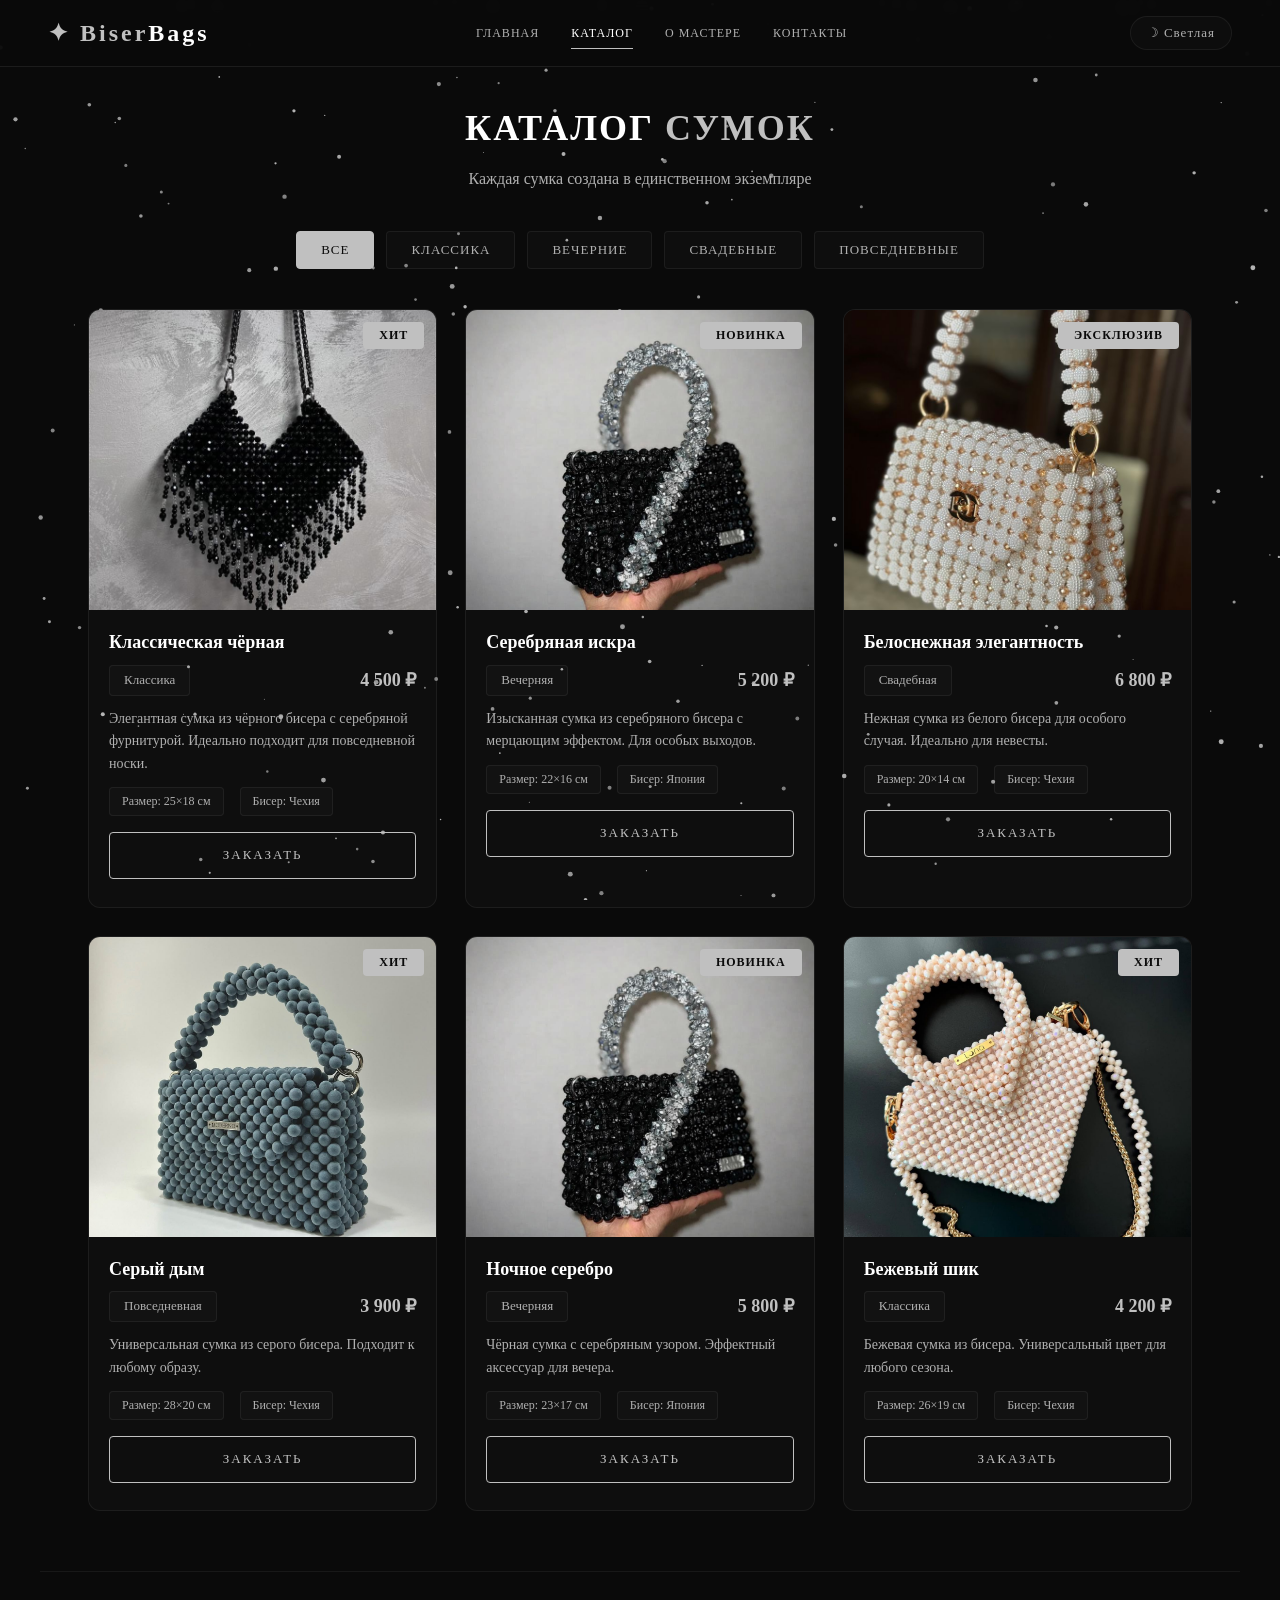
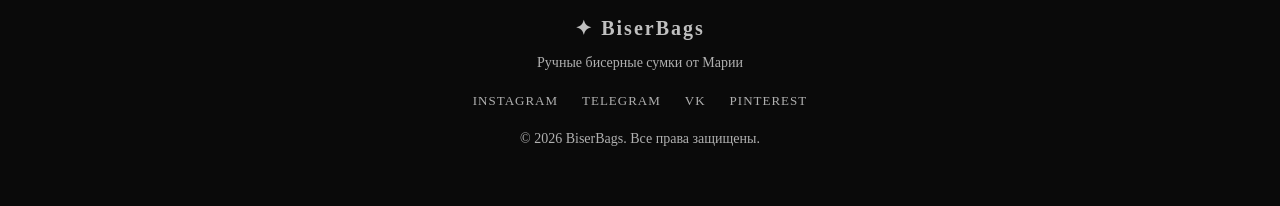
==== catalog.html @ 58d73f3f "Add files via upload" ====
<!DOCTYPE html>
<html lang="ru">
<head>
  <meta charset="UTF-8">
  <meta name="viewport" content="width=device-width, initial-scale=1.0">

  <title>BiserBags — Каталог бисерных сумок</title>

  <meta name="description" content="Каталог бисерных сумок ручной работы. Различные модели, цвета и размеры. Сделано с любовью.">
  <meta name="keywords" content="каталог сумок, бисерные сумки, ручная работа, сумки из бисера">
  <meta name="author" content="Мария">
  <meta name="theme-color" content="#0a0a0a">

  <meta property="og:title" content="BiserBags — Каталог бисерных сумок">
  <meta property="og:description" content="Сумки из бисера ручной работы. Уникальные модели.">
  <meta property="og:type" content="website">
  <meta property="og:image" content="assets/images/icon-512.png">

  <link rel="manifest" href="manifest.json">
  <link rel="icon" href="assets/images/favicon.png">

  <link rel="stylesheet" href="style.css">
  <link rel="stylesheet" href="catalog.css">
</head>
<body>
  <!-- Звёздный фон -->
  <canvas id="starfield"></canvas>
  <div id="particles"></div>

  <!-- ХЕДЕР -->
  <header class="header">
    <a href="index.html" class="logo">✦ Biser<span>Bags</span></a>
    <nav class="nav">
      <a href="index.html">Главная</a>
      <a href="catalog.html" class="active">Каталог</a>
      <a href="about.html">О мастере</a>
      <a href="contacts.html">Контакты</a>
    </nav>
  </header>

  <!-- КАТАЛОГ -->
  <main class="catalog-page">
    <div class="catalog-header">
      <h1>Каталог <span>сумок</span></h1>
      <p>Каждая сумка создана в единственном экземпляре</p>
    </div>

    <!-- Фильтры -->
    <div class="filters">
      <button class="filter-btn active" data-filter="all">Все</button>
      <button class="filter-btn" data-filter="classic">Классика</button>
      <button class="filter-btn" data-filter="evening">Вечерние</button>
      <button class="filter-btn" data-filter="wedding">Свадебные</button>
      <button class="filter-btn" data-filter="everyday">Повседневные</button>
    </div>

    <!-- Сетка товаров -->
    <div class="catalog-grid">
      <div class="product-card" data-category="classic">
        <div class="product-image">
          <img src="черная.jpg" alt="Классическая чёрная сумка" onerror="this.src='https://via.placeholder.com/400x500/1a1a1a/c0c0c0?text=BiserBags'">
          <span class="product-badge">Хит</span>
        </div>
        <div class="product-info">
          <h3>Классическая чёрная</h3>
          <div class="product-details">
            <span class="product-category">Классика</span>
            <span class="product-price">4 500 ₽</span>
          </div>
          <p class="product-description">Элегантная сумка из чёрного бисера с серебряной фурнитурой. Идеально подходит для повседневной носки.</p>
          <div class="product-specs">
            <span>Размер: 25×18 см</span>
            <span>Бисер: Чехия</span>
          </div>
          <a href="#" class="btn-neon">Заказать</a>
        </div>
      </div>

      <div class="product-card" data-category="evening">
        <div class="product-image">
          <img src="вечерняя.jpg" alt="Серебряная сумка" onerror="this.src='https://via.placeholder.com/400x500/1a1a1a/c0c0c0?text=BiserBags'">
          <span class="product-badge">Новинка</span>
        </div>
        <div class="product-info">
          <h3>Серебряная искра</h3>
          <div class="product-details">
            <span class="product-category">Вечерняя</span>
            <span class="product-price">5 200 ₽</span>
          </div>
          <p class="product-description">Изысканная сумка из серебряного бисера с мерцающим эффектом. Для особых выходов.</p>
          <div class="product-specs">
            <span>Размер: 22×16 см</span>
            <span>Бисер: Япония</span>
          </div>
          <a href="#" class="btn-neon">Заказать</a>
        </div>
      </div>

      <div class="product-card" data-category="wedding">
        <div class="product-image">
          <img src="свадебная.jpg" alt="Белая свадебная сумка" onerror="this.src='https://via.placeholder.com/400x500/1a1a1a/c0c0c0?text=BiserBags'">
          <span class="product-badge">Эксклюзив</span>
        </div>
        <div class="product-info">
          <h3>Белоснежная элегантность</h3>
          <div class="product-details">
            <span class="product-category">Свадебная</span>
            <span class="product-price">6 800 ₽</span>
          </div>
          <p class="product-description">Нежная сумка из белого бисера для особого случая. Идеально для невесты.</p>
          <div class="product-specs">
            <span>Размер: 20×14 см</span>
            <span>Бисер: Чехия</span>
          </div>
          <a href="#" class="btn-neon">Заказать</a>
        </div>
      </div>

      <div class="product-card" data-category="everyday">
        <div class="product-image">
          <img src="повседневное.jpg" alt="Серая повседневная сумка" onerror="this.src='https://via.placeholder.com/400x500/1a1a1a/c0c0c0?text=BiserBags'">
          <span class="product-badge">Хит</span>
        </div>
        <div class="product-info">
          <h3>Серый дым</h3>
          <div class="product-details">
            <span class="product-category">Повседневная</span>
            <span class="product-price">3 900 ₽</span>
          </div>
          <p class="product-description">Универсальная сумка из серого бисера. Подходит к любому образу.</p>
          <div class="product-specs">
            <span>Размер: 28×20 см</span>
            <span>Бисер: Чехия</span>
          </div>
          <a href="#" class="btn-neon">Заказать</a>
        </div>
      </div>

      <div class="product-card" data-category="evening">
        <div class="product-image">
          <img src="вечерняя.jpg" alt="Чёрная вечерняя сумка с серебром" onerror="this.src='https://via.placeholder.com/400x500/1a1a1a/c0c0c0?text=BiserBags'">
          <span class="product-badge">Новинка</span>
        </div>
        <div class="product-info">
          <h3>Ночное серебро</h3>
          <div class="product-details">
            <span class="product-category">Вечерняя</span>
            <span class="product-price">5 800 ₽</span>
          </div>
          <p class="product-description">Чёрная сумка с серебряным узором. Эффектный аксессуар для вечера.</p>
          <div class="product-specs">
            <span>Размер: 23×17 см</span>
            <span>Бисер: Япония</span>
          </div>
          <a href="#" class="btn-neon">Заказать</a>
        </div>
      </div>

      <div class="product-card" data-category="classic">
        <div class="product-image">
          <img src="беж.jpg" alt="Бежевая классическая сумка" onerror="this.src='https://via.placeholder.com/400x500/1a1a1a/c0c0c0?text=BiserBags'">
          <span class="product-badge">Хит</span>
        </div>
        <div class="product-info">
          <h3>Бежевый шик</h3>
          <div class="product-details">
            <span class="product-category">Классика</span>
            <span class="product-price">4 200 ₽</span>
          </div>
          <p class="product-description">Бежевая сумка из бисера. Универсальный цвет для любого сезона.</p>
          <div class="product-specs">
            <span>Размер: 26×19 см</span>
            <span>Бисер: Чехия</span>
          </div>
          <a href="#" class="btn-neon">Заказать</a>
        </div>
      </div>
    </div>
  </main>

  <!-- ПОДВАЛ -->
  <footer class="footer">
    <div class="footer-content">
      <div class="footer-logo">✦ BiserBags</div>
      <p>Ручные бисерные сумки от Марии</p>
      <div class="social-links">
        <a href="#" class="social-link">Instagram</a>
        <a href="#" class="social-link">Telegram</a>
        <a href="#" class="social-link">VK</a>
        <a href="#" class="social-link">Pinterest</a>
      </div>
      <p class="copyright">© 2026 BiserBags. Все права защищены.</p>
    </div>
  </footer>

  <!-- ПОДКЛЮЧЕНИЕ СКРИПТОВ -->
  <script src="script.js"></script>
</body>
</html>
---- style.css ----
/* ===== ГЛОБАЛЬНЫЕ СТИЛИ ===== */
* {
  margin: 0;
  padding: 0;
  box-sizing: border-box;
}

:root {
  --black: #0a0a0a;
  --dark-gray: #1a1a1a;
  --gray: #2a2a2a;
  --light-gray: #3a3a3a;
  --silver: #c0c0c0;
  --light-silver: #e0e0e0;
  --white: #ffffff;
  --shadow-silver: 0 0 30px rgba(192, 192, 192, 0.2);
  --transition: all 0.3s cubic-bezier(0.175, 0.885, 0.32, 1.275);
  --border-radius: 12px;
  --font-main: 'Georgia', 'Times New Roman', serif;

  /* ТЕМНЫЕ ЗНАЧЕНИЯ ПО УМОЛЧАНИЮ */
  --bg-primary: #0a0a0a;
  --bg-card: rgba(255, 255, 255, 0.02);
  --text-primary: #ffffff;
  --text-secondary: #b0b0b0;
  --border-color: rgba(192, 192, 192, 0.08);
  --silver-color: #c0c0c0;
  --light-gray-color: #3a3a3a;
  --dark-gray-color: #1a1a1a;
}

html {
  scroll-behavior: smooth;
}

body {
  font-family: var(--font-main);
  background-color: var(--bg-primary);
  color: var(--text-primary);
  min-height: 100vh;
  overflow-x: hidden;
  line-height: 1.6;
  transition: background-color 0.3s ease, color 0.3s ease;
}

/* ===== СКРОЛЛБАР ===== */
::-webkit-scrollbar {
  width: 10px;
  height: 10px;
}

::-webkit-scrollbar-track {
  background: var(--black);
}

::-webkit-scrollbar-thumb {
  background: var(--silver);
  border-radius: 10px;
  border: 2px solid var(--black);
}

::-webkit-scrollbar-thumb:hover {
  background: var(--light-silver);
}

/* ===== ЗВЁЗДНЫЙ ФОН ===== */
#starfield {
  position: fixed;
  top: 0;
  left: 0;
  width: 100%;
  height: 100%;
  z-index: 0;
  pointer-events: none;
}

#particles {
  position: fixed;
  top: 0;
  left: 0;
  width: 100%;
  height: 100%;
  z-index: 1;
  pointer-events: none;
  overflow: hidden;
}

.floating-particle {
  position: absolute;
  border-radius: 50%;
  pointer-events: none;
  animation: floatAround linear infinite;
  opacity: 0.3;
}

@keyframes floatAround {
  0% {
    transform: translateY(100vh) rotate(0deg) scale(0);
    opacity: 0;
  }
  10% {
    opacity: 0.5;
    transform: translateY(90vh) rotate(30deg) scale(1);
  }
  90% {
    opacity: 0.5;
  }
  100% {
    transform: translateY(-10vh) rotate(720deg) scale(0.5);
    opacity: 0;
  }
}

/* ===== ХЕДЕР ===== */
.header {
  position: fixed;
  top: 0;
  left: 0;
  right: 0;
  z-index: 1000;
  background: rgba(10, 10, 10, 0.92);
  backdrop-filter: blur(16px);
  -webkit-backdrop-filter: blur(16px);
  border-bottom: 1px solid rgba(192, 192, 192, 0.1);
  padding: 14px 48px;
  display: flex;
  justify-content: space-between;
  align-items: center;
  transition: var(--transition);
}

.header.scrolled {
  background: rgba(10, 10, 10, 0.98);
  box-shadow: 0 4px 30px rgba(0, 0, 0, 0.5);
}

.logo {
  font-size: 24px;
  font-weight: 700;
  color: var(--silver-color);
  text-decoration: none;
  letter-spacing: 3px;
  transition: var(--transition);
  font-family: 'Georgia', serif;
}

.logo:hover {
  color: var(--white);
  transform: scale(1.05);
}

.logo span {
  color: var(--text-primary);
}

.nav {
  display: flex;
  gap: 32px;
  align-items: center;
}

.nav a {
  color: var(--text-secondary);
  text-decoration: none;
  font-size: 12px;
  font-weight: 400;
  transition: var(--transition);
  letter-spacing: 1px;
  position: relative;
  padding: 4px 0;
  text-transform: uppercase;
}

.nav a::after {
  content: '';
  position: absolute;
  bottom: -2px;
  left: 0;
  width: 0;
  height: 1px;
  background: var(--silver-color);
  transition: var(--transition);
}

.nav a:hover,
.nav a.active {
  color: var(--silver-color);
}

.nav a:hover::after,
.nav a.active::after {
  width: 100%;
}

.nav a.active {
  color: var(--text-primary);
}

/* ===== ПЕРЕКЛЮЧАТЕЛЬ ТЕМ ===== */
.theme-toggle-wrapper {
  display: flex;
  align-items: center;
  margin-left: 16px;
}

.theme-toggle {
  background: none;
  border: 1px solid var(--border-color);
  color: var(--text-secondary);
  padding: 8px 16px;
  border-radius: 20px;
  cursor: pointer;
  font-size: 13px;
  font-family: var(--font-main);
  transition: var(--transition);
  letter-spacing: 1px;
  background: var(--bg-card);
}

.theme-toggle:hover {
  border-color: var(--silver-color);
  color: var(--text-primary);
  transform: scale(1.05);
}

.theme-toggle:active {
  transform: scale(0.95);
}

/* ===== ГЕРОЙ ===== */
.hero {
  position: relative;
  z-index: 2;
  text-align: center;
  padding: 180px 48px 100px;
  max-width: 900px;
  margin: 0 auto;
  min-height: 100vh;
  display: flex;
  align-items: center;
  justify-content: center;
}

.hero-content {
  width: 100%;
}

.hero-tag {
  display: inline-block;
  background: rgba(192, 192, 192, 0.1);
  border: 1px solid rgba(192, 192, 192, 0.2);
  padding: 6px 20px;
  border-radius: 20px;
  font-size: 13px;
  color: var(--silver-color);
  letter-spacing: 2px;
  margin-bottom: 24px;
  text-transform: uppercase;
}

.hero h1 {
  font-size: 52px;
  font-weight: 700;
  color: var(--text-primary);
  margin-bottom: 20px;
  letter-spacing: 2px;
  line-height: 1.2;
}

.hero h1 span {
  color: var(--silver-color);
}

.hero p {
  font-size: 18px;
  color: var(--text-secondary);
  max-width: 600px;
  margin: 0 auto 32px;
  line-height: 1.8;
  font-weight: 300;
}

.hero-buttons {
  display: flex;
  gap: 16px;
  justify-content: center;
  flex-wrap: wrap;
}

/* ===== КНОПКИ ===== */
.btn-neon {
  display: inline-block;
  padding: 14px 40px;
  font-size: 14px;
  font-weight: 400;
  border: 1px solid var(--silver-color);
  background: transparent;
  color: var(--silver-color);
  border-radius: 4px;
  cursor: pointer;
  transition: var(--transition);
  text-transform: uppercase;
  text-decoration: none;
  letter-spacing: 2px;
  position: relative;
  overflow: hidden;
}

.btn-neon:hover {
  background: var(--silver-color);
  color: var(--bg-primary);
  box-shadow: var(--shadow-silver);
  transform: translateY(-2px);
}

.btn-neon.btn-outline {
  border-color: var(--border-color);
  color: var(--text-secondary);
}

.btn-neon.btn-outline:hover {
  background: var(--border-color);
  color: var(--text-primary);
}

.btn-neon.btn-small {
  padding: 10px 24px;
  font-size: 12px;
}

/* ===== РАЗДЕЛИТЕЛЬ ===== */
.divider {
  position: relative;
  z-index: 2;
  height: 1px;
  margin: 0 48px 60px;
  background: linear-gradient(90deg, transparent, var(--silver-color), transparent);
  opacity: 0.3;
}

/* ===== СЕКЦИИ ===== */
.section {
  position: relative;
  z-index: 2;
  padding: 0 48px 60px;
  max-width: 1200px;
  margin: 0 auto;
}

.section-title {
  font-size: 28px;
  font-weight: 700;
  margin-bottom: 32px;
  color: var(--text-primary);
  letter-spacing: 2px;
  text-transform: uppercase;
}

.section-title span {
  color: var(--silver-color);
}

/* ===== СЕТКА ===== */
.grid {
  display: grid;
  grid-template-columns: repeat(auto-fill, minmax(280px, 1fr));
  gap: 28px;
}

/* ===== КАРТОЧКИ ===== */
.card {
  background: var(--bg-card);
  border-radius: var(--border-radius);
  overflow: hidden;
  transition: var(--transition);
  border: 1px solid var(--border-color);
  position: relative;
  animation: slideUp 0.6s ease;
}

.card:hover {
  transform: translateY(-8px);
  border-color: var(--silver-color);
  box-shadow: var(--shadow-silver);
}

.card-image {
  width: 100%;
  height: 320px;
  object-fit: cover;
  display: block;
  transition: transform 0.5s;
  background: var(--dark-gray);
}

.card:hover .card-image {
  transform: scale(1.03);
}

.card-body {
  padding: 18px 20px 20px;
}

.card-title {
  font-size: 18px;
  font-weight: 700;
  color: var(--text-primary);
  margin-bottom: 8px;
}

.card-meta {
  display: flex;
  justify-content: space-between;
  align-items: center;
  margin-bottom: 12px;
  flex-wrap: wrap;
  gap: 8px;
}

.card-category {
  font-size: 13px;
  color: var(--text-secondary);
  background: var(--bg-card);
  padding: 4px 14px;
  border-radius: 4px;
  border: 1px solid var(--border-color);
}

.card-price {
  font-size: 16px;
  font-weight: 700;
  color: var(--silver-color);
}

.card-description {
  font-size: 14px;
  color: var(--text-secondary);
  line-height: 1.6;
  margin-bottom: 14px;
}

.card .btn-neon {
  width: 100%;
  text-align: center;
  padding: 12px 20px;
  font-size: 13px;
}

/* ===== КНОПКА "ПОКАЗАТЬ ЕЩЕ" ===== */
.load-more-wrapper {
  text-align: center;
  margin: 40px 0 20px;
  position: relative;
  z-index: 2;
}

#loadMore {
  padding: 16px 48px;
  font-size: 15px;
  min-width: 280px;
  transition: var(--transition);
}

#loadMore:not(:disabled):hover {
  transform: translateY(-2px);
  box-shadow: var(--shadow-silver);
}

#loadMore:disabled {
  opacity: 0.5;
  cursor: not-allowed;
}

/* ===== ПРЕИМУЩЕСТВА ===== */
.features-grid {
  display: grid;
  grid-template-columns: repeat(auto-fit, minmax(200px, 1fr));
  gap: 30px;
  margin-top: 20px;
}

.feature-item {
  text-align: center;
  padding: 30px 20px;
  background: var(--bg-card);
  border-radius: var(--border-radius);
  border: 1px solid var(--border-color);
  transition: var(--transition);
}

.feature-item:hover {
  border-color: var(--silver-color);
  transform: translateY(-4px);
}

.feature-icon {
  font-size: 32px;
  color: var(--silver-color);
  margin-bottom: 12px;
}

.feature-item h3 {
  font-size: 18px;
  margin-bottom: 8px;
  color: var(--text-primary);
}

.feature-item p {
  font-size: 14px;
  color: var(--text-secondary);
  line-height: 1.6;
}

/* ===== ФОРМА ОБРАТНОЙ СВЯЗИ ===== */
.contact-form {
  max-width: 600px;
  margin: 0 auto;
}

.form-group {
  margin-bottom: 20px;
}

.form-group label {
  display: block;
  margin-bottom: 6px;
  color: var(--text-secondary);
  font-size: 14px;
  letter-spacing: 1px;
  text-transform: uppercase;
  font-weight: 300;
}

.form-group input,
.form-group textarea {
  width: 100%;
  padding: 12px 16px;
  background: var(--bg-card);
  border: 1px solid var(--border-color);
  border-radius: 4px;
  color: var(--text-primary);
  font-size: 15px;
  font-family: var(--font-main);
  transition: var(--transition);
  outline: none;
}

.form-group input:focus,
.form-group textarea:focus {
  border-color: var(--silver-color);
  box-shadow: 0 0 20px rgba(192, 192, 192, 0.05);
}

.form-group input::placeholder,
.form-group textarea::placeholder {
  color: var(--text-secondary);
  opacity: 0.5;
}

.form-group textarea {
  resize: vertical;
  min-height: 120px;
}

.form-group .error-message {
  display: block;
  margin-top: 4px;
  font-size: 12px;
  color: #ff4444;
}

.form-group input.error,
.form-group textarea.error {
  border-color: #ff4444;
}

.success-message {
  background: rgba(192, 192, 192, 0.1);
  border: 1px solid var(--silver-color);
  color: var(--text-primary);
  padding: 16px 24px;
  border-radius: 8px;
  margin-top: 20px;
  text-align: center;
  animation: fadeIn 0.5s ease;
}

/* ===== ФУТЕР ===== */
.footer {
  position: relative;
  z-index: 2;
  border-top: 1px solid var(--border-color);
  padding: 40px 48px;
  text-align: center;
  max-width: 1200px;
  margin: 0 auto;
}

.footer-content {
  max-width: 600px;
  margin: 0 auto;
}

.footer-logo {
  font-size: 20px;
  font-weight: 700;
  color: var(--silver-color);
  letter-spacing: 2px;
  margin-bottom: 8px;
}

.footer p {
  color: var(--text-secondary);
  font-size: 14px;
  margin-bottom: 16px;
}

.social-links {
  display: flex;
  justify-content: center;
  gap: 24px;
  flex-wrap: wrap;
  margin-bottom: 16px;
}

.social-link {
  color: var(--text-secondary);
  text-decoration: none;
  font-size: 13px;
  transition: var(--transition);
  letter-spacing: 1px;
  text-transform: uppercase;
}

.social-link:hover {
  color: var(--silver-color);
}

.copyright {
  font-size: 12px;
  color: var(--text-secondary);
  margin-top: 8px;
}

/* ===== АНИМАЦИИ ===== */
@keyframes fadeIn {
  from {
    opacity: 0;
    transform: translateY(20px);
  }
  to {
    opacity: 1;
    transform: translateY(0);
  }
}

@keyframes slideUp {
  from {
    opacity: 0;
    transform: translateY(40px);
  }
  to {
    opacity: 1;
    transform: translateY(0);
  }
}

/* ===== АДАПТИВНОСТЬ ===== */
@media (max-width: 1024px) {
  .hero h1 {
    font-size: 42px;
  }
}

@media (max-width: 768px) {
  .header {
    padding: 12px 20px;
    flex-wrap: wrap;
    gap: 12px;
  }

  .nav {
    gap: 16px;
    flex-wrap: wrap;
  }

  .nav a {
    font-size: 10px;
  }

  .hero {
    padding: 140px 20px 60px;
  }

  .hero h1 {
    font-size: 32px;
  }

  .hero p {
    font-size: 16px;
  }

  .section {
    padding: 0 20px 40px;
  }

  .section-title {
    font-size: 22px;
  }

  .divider {
    margin: 0 20px 40px;
  }

  .grid {
    grid-template-columns: 1fr;
    gap: 20px;
  }

  .features-grid {
    grid-template-columns: 1fr 1fr;
    gap: 16px;
  }

  .footer {
    padding: 30px 20px;
  }

  .social-links {
    gap: 16px;
  }

  .social-link {
    font-size: 11px;
  }

  #loadMore {
    min-width: 200px;
    padding: 14px 32px;
    font-size: 13px;
  }

  .theme-toggle-wrapper {
    margin-left: 8px;
  }

  .theme-toggle {
    padding: 6px 12px;
    font-size: 11px;
  }
}

@media (max-width: 480px) {
  .header {
    padding: 10px 16px;
  }

  .logo {
    font-size: 18px;
    letter-spacing: 1px;
  }

  .nav a {
    font-size: 9px;
    letter-spacing: 0.5px;
  }

  .hero h1 {
    font-size: 26px;
  }

  .hero-tag {
    font-size: 11px;
    padding: 4px 14px;
  }

  .btn-neon {
    padding: 12px 24px;
    font-size: 12px;
  }

  .btn-neon.hero-btn {
    padding: 14px 32px;
    font-size: 13px;
  }

  .card-image {
    height: 240px;
  }

  .features-grid {
    grid-template-columns: 1fr;
  }

  #loadMore {
    min-width: 100%;
    padding: 12px 24px;
    font-size: 12px;
  }

  .contact-form {
    padding: 0 16px;
  }

  .form-group input,
  .form-group textarea {
    font-size: 14px;
    padding: 10px 14px;
  }
}
---- catalog.css ----
/* ===== СТИЛИ ДЛЯ СТРАНИЦЫ КАТАЛОГА ===== */

.catalog-page {
  max-width: 1200px;
  margin: 0 auto;
  padding: 100px 48px 60px;
  position: relative;
  z-index: 2;
}

.catalog-header {
  text-align: center;
  margin-bottom: 40px;
}

.catalog-header h1 {
  font-size: 36px;
  font-weight: 700;
  color: var(--text-primary);
  letter-spacing: 2px;
  text-transform: uppercase;
}

.catalog-header h1 span {
  color: var(--silver-color);
}

.catalog-header p {
  color: var(--text-secondary);
  font-size: 16px;
  margin-top: 8px;
}

/* ===== ФИЛЬТРЫ ===== */
.filters {
  display: flex;
  gap: 12px;
  flex-wrap: wrap;
  margin-bottom: 40px;
  justify-content: center;
}

.filter-btn {
  padding: 10px 24px;
  font-size: 13px;
  font-weight: 400;
  background: var(--bg-card);
  border: 1px solid var(--border-color);
  border-radius: 4px;
  color: var(--text-secondary);
  cursor: pointer;
  transition: var(--transition);
  font-family: var(--font-main);
  letter-spacing: 1px;
  text-transform: uppercase;
}

.filter-btn:hover {
  border-color: var(--silver-color);
  color: var(--text-primary);
}

.filter-btn.active {
  background: var(--silver-color);
  color: var(--bg-primary);
  border-color: var(--silver-color);
}

/* ===== СЕТКА КАТАЛОГА ===== */
.catalog-grid {
  display: grid;
  grid-template-columns: repeat(auto-fill, minmax(280px, 1fr));
  gap: 28px;
}

/* ===== КАРТОЧКА ТОВАРА ===== */
.product-card {
  background: var(--bg-card);
  border-radius: var(--border-radius);
  overflow: hidden;
  transition: var(--transition);
  border: 1px solid var(--border-color);
  animation: fadeIn 0.5s ease;
}

.product-card:hover {
  transform: translateY(-8px);
  border-color: var(--silver-color);
  box-shadow: var(--shadow-silver);
}

.product-image {
  position: relative;
  overflow: hidden;
}

.product-image img {
  width: 100%;
  height: 300px;
  object-fit: cover;
  display: block;
  transition: transform 0.5s;
  background: var(--dark-gray);
}

.product-card:hover .product-image img {
  transform: scale(1.03);
}

.product-badge {
  position: absolute;
  top: 12px;
  right: 12px;
  background: var(--silver-color);
  color: var(--bg-primary);
  padding: 4px 16px;
  border-radius: 4px;
  font-size: 12px;
  font-weight: 700;
  letter-spacing: 1px;
  text-transform: uppercase;
}

.product-info {
  padding: 18px 20px 20px;
}

.product-info h3 {
  font-size: 18px;
  font-weight: 700;
  color: var(--text-primary);
  margin-bottom: 8px;
}

.product-details {
  display: flex;
  justify-content: space-between;
  align-items: center;
  margin-bottom: 12px;
  flex-wrap: wrap;
  gap: 8px;
}

.product-category {
  font-size: 13px;
  color: var(--text-secondary);
  background: var(--bg-card);
  padding: 4px 14px;
  border-radius: 4px;
  border: 1px solid var(--border-color);
}

.product-price {
  font-size: 18px;
  font-weight: 700;
  color: var(--silver-color);
}

.product-description {
  font-size: 14px;
  color: var(--text-secondary);
  line-height: 1.6;
  margin-bottom: 12px;
}

.product-specs {
  display: flex;
  gap: 16px;
  flex-wrap: wrap;
  margin-bottom: 16px;
}

.product-specs span {
  font-size: 12px;
  color: var(--text-secondary);
  background: var(--bg-card);
  padding: 4px 12px;
  border-radius: 4px;
  border: 1px solid var(--border-color);
}

.product-info .btn-neon {
  width: 100%;
  text-align: center;
  padding: 12px 20px;
  font-size: 13px;
}

/* ===== АДАПТИВНОСТЬ ===== */
@media (max-width: 768px) {
  .catalog-page {
    padding: 80px 20px 40px;
  }

  .catalog-header h1 {
    font-size: 28px;
  }

  .catalog-grid {
    grid-template-columns: 1fr;
    gap: 20px;
  }

  .product-image img {
    height: 240px;
  }

  .filters {
    gap: 8px;
  }

  .filter-btn {
    padding: 8px 16px;
    font-size: 11px;
  }
}

@media (max-width: 480px) {
  .catalog-page {
    padding: 70px 16px 30px;
  }

  .catalog-header h1 {
    font-size: 24px;
  }

  .product-image img {
    height: 200px;
  }

  .filter-btn {
    padding: 6px 12px;
    font-size: 10px;
  }
}
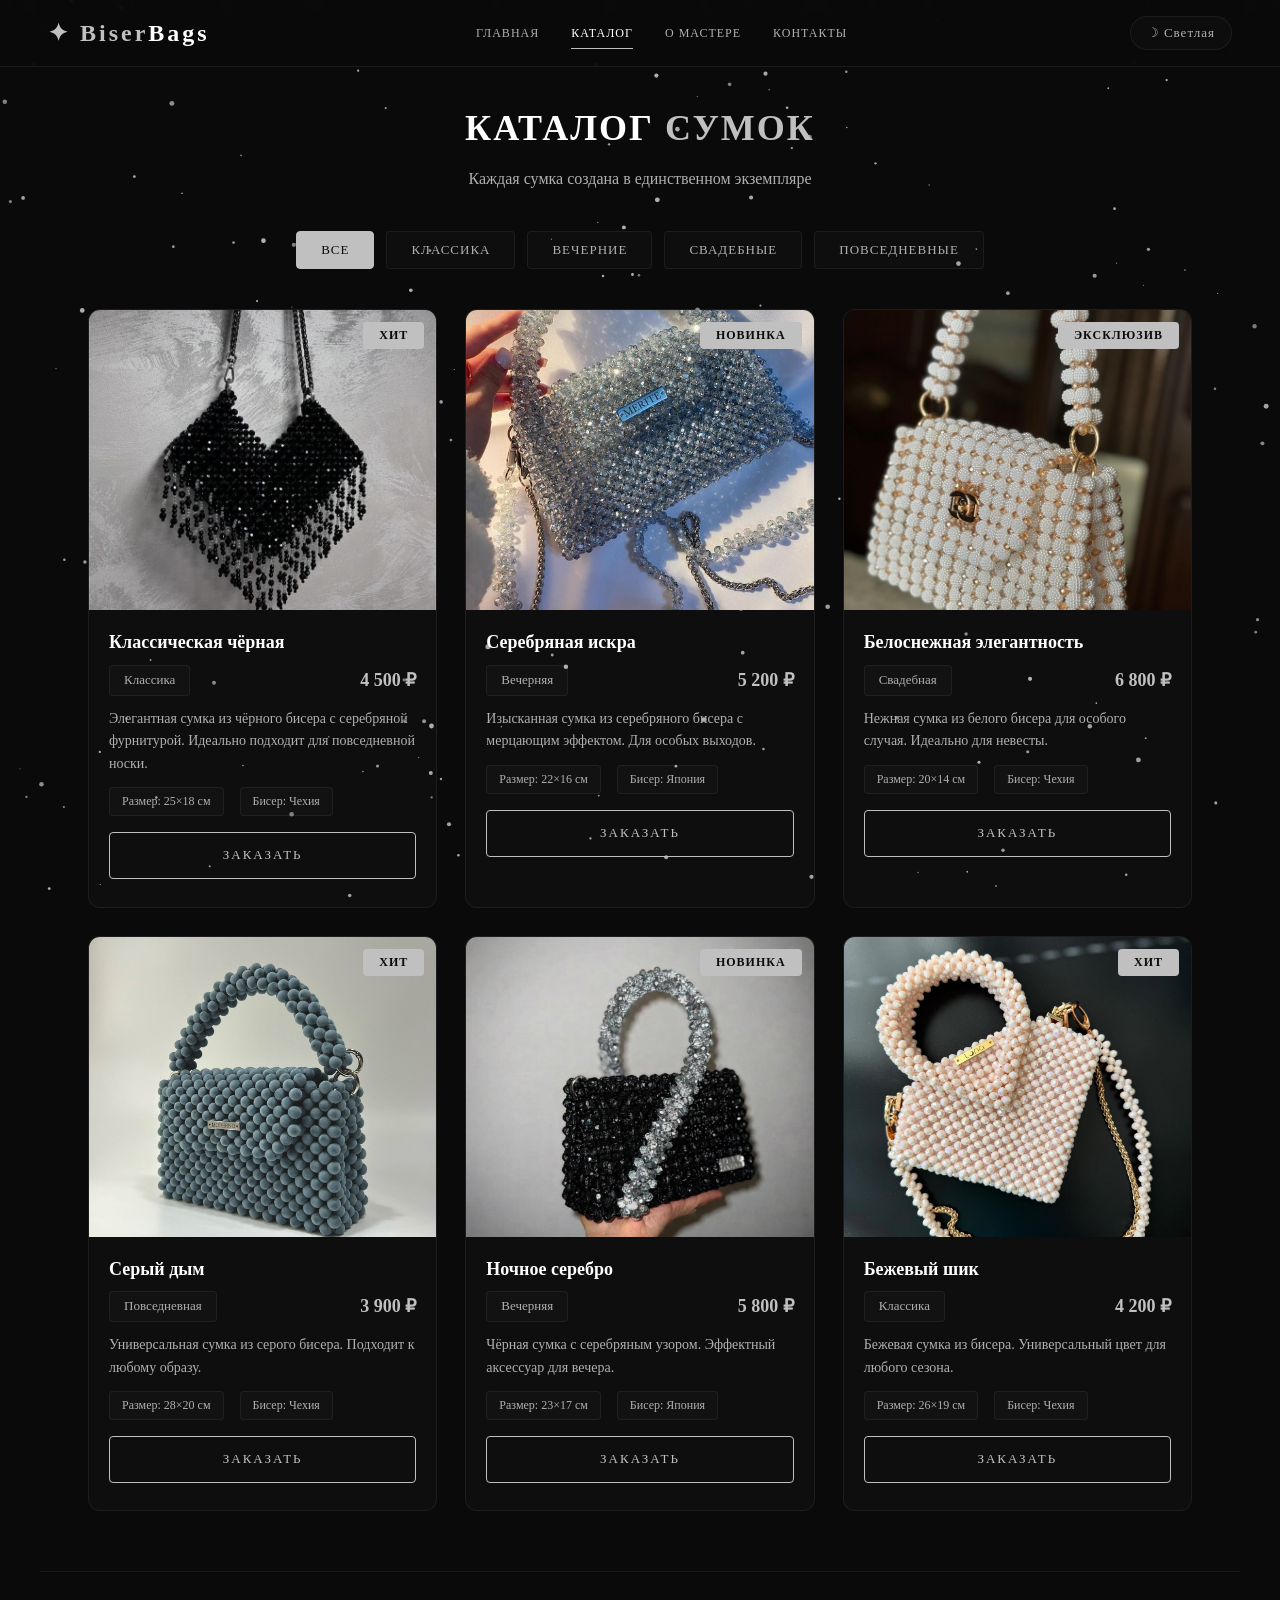
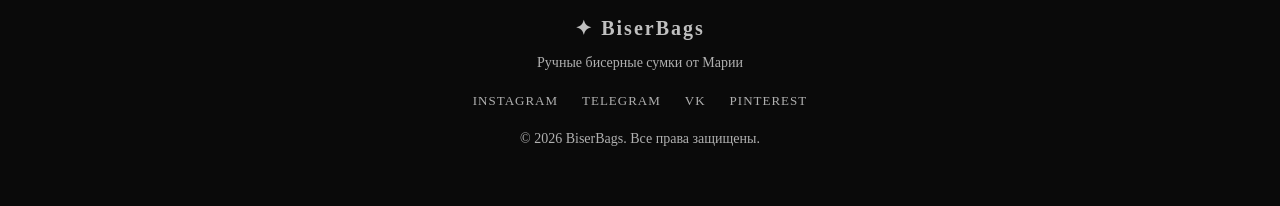
==== commit 609ea9c4: "Update catalog.html" ====
--- a/catalog.html
+++ b/catalog.html
@@ -78,7 +78,7 @@
 
       <div class="product-card" data-category="evening">
         <div class="product-image">
-          <img src="вечерняя.jpg" alt="Серебряная сумка" onerror="this.src='https://via.placeholder.com/400x500/1a1a1a/c0c0c0?text=BiserBags'">
+          <img src="серебро.jpg" alt="Серебряная сумка" onerror="this.src='https://via.placeholder.com/400x500/1a1a1a/c0c0c0?text=BiserBags'">
           <span class="product-badge">Новинка</span>
         </div>
         <div class="product-info">
@@ -196,4 +196,4 @@
   <!-- ПОДКЛЮЧЕНИЕ СКРИПТОВ -->
   <script src="script.js"></script>
 </body>
-</html>+</html>
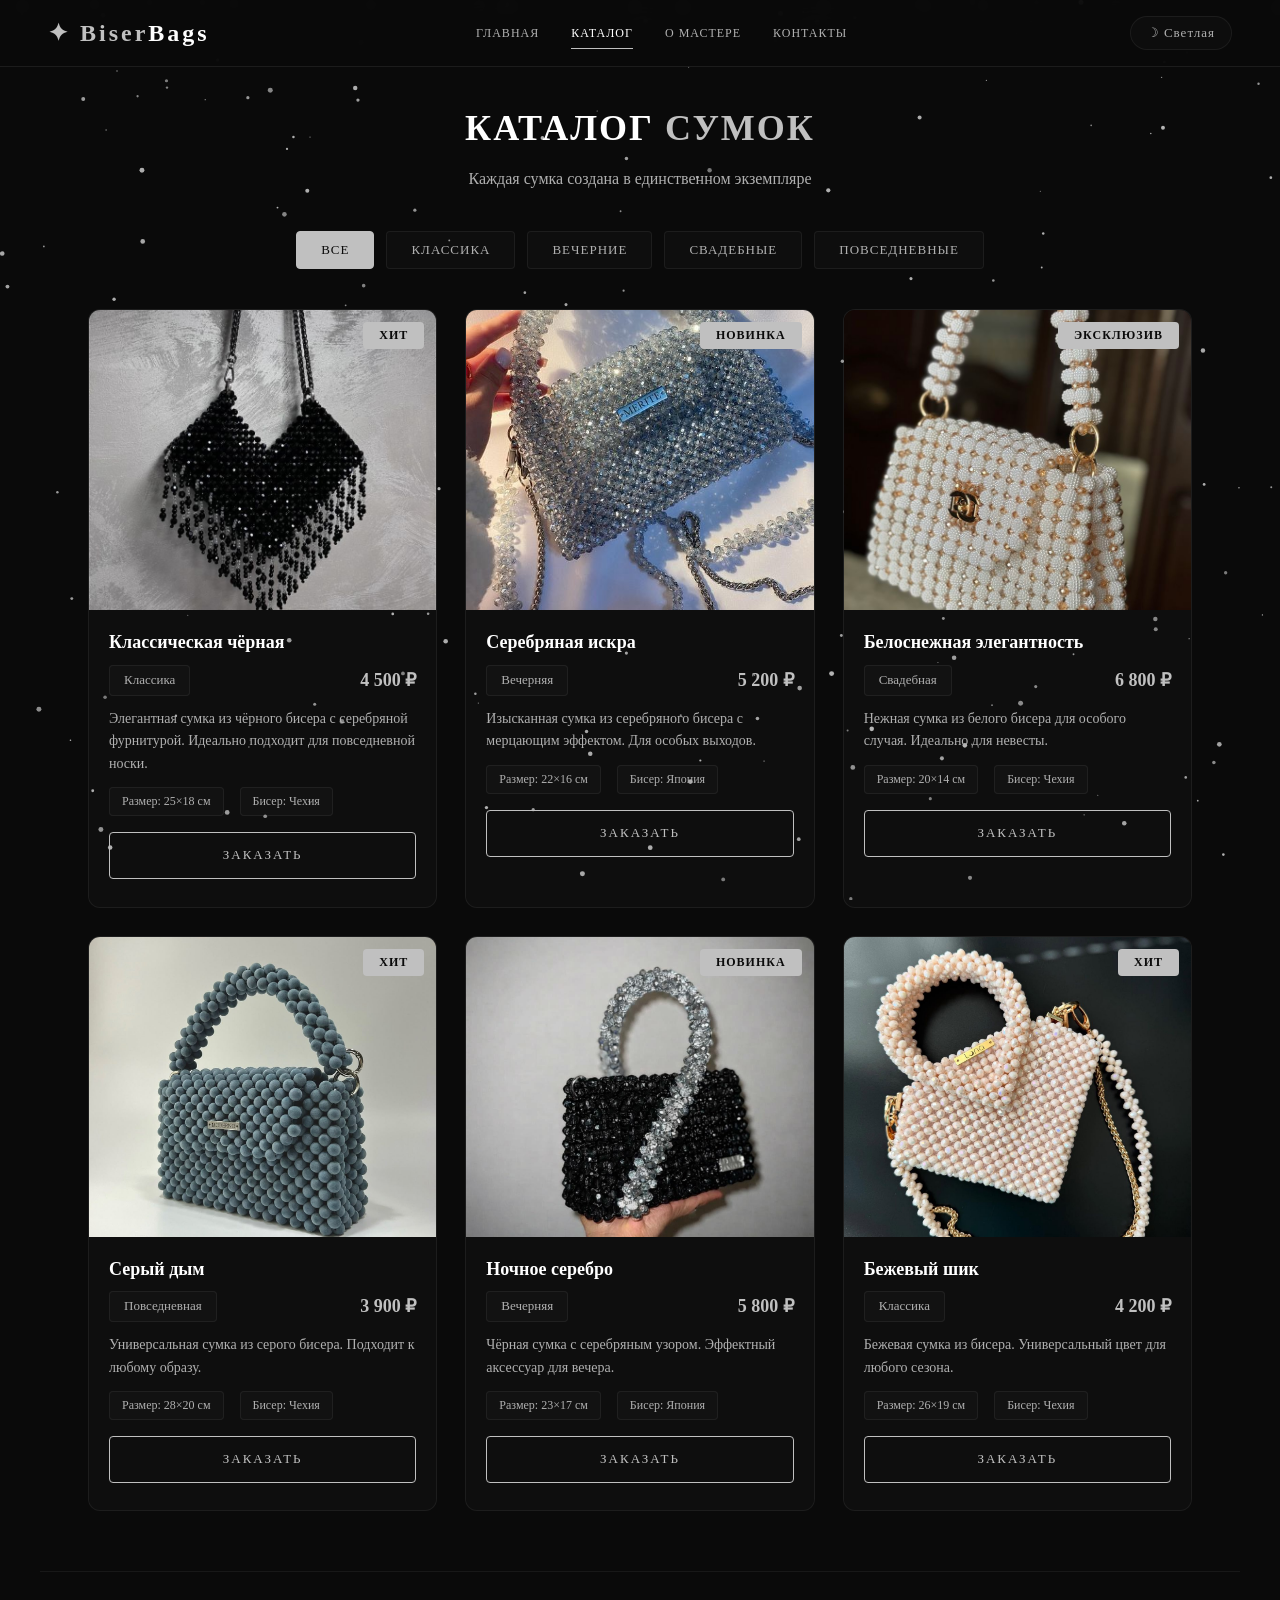
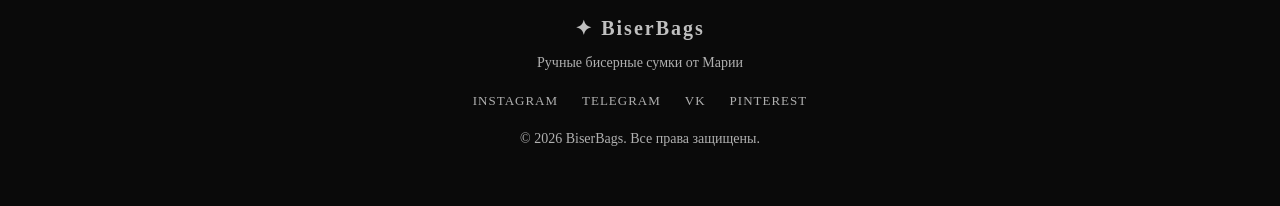
==== commit cb1893b2: "Add files via upload" ====
--- a/catalog.html
+++ b/catalog.html
@@ -196,4 +196,4 @@
   <!-- ПОДКЛЮЧЕНИЕ СКРИПТОВ -->
   <script src="script.js"></script>
 </body>
-</html>
+</html>
